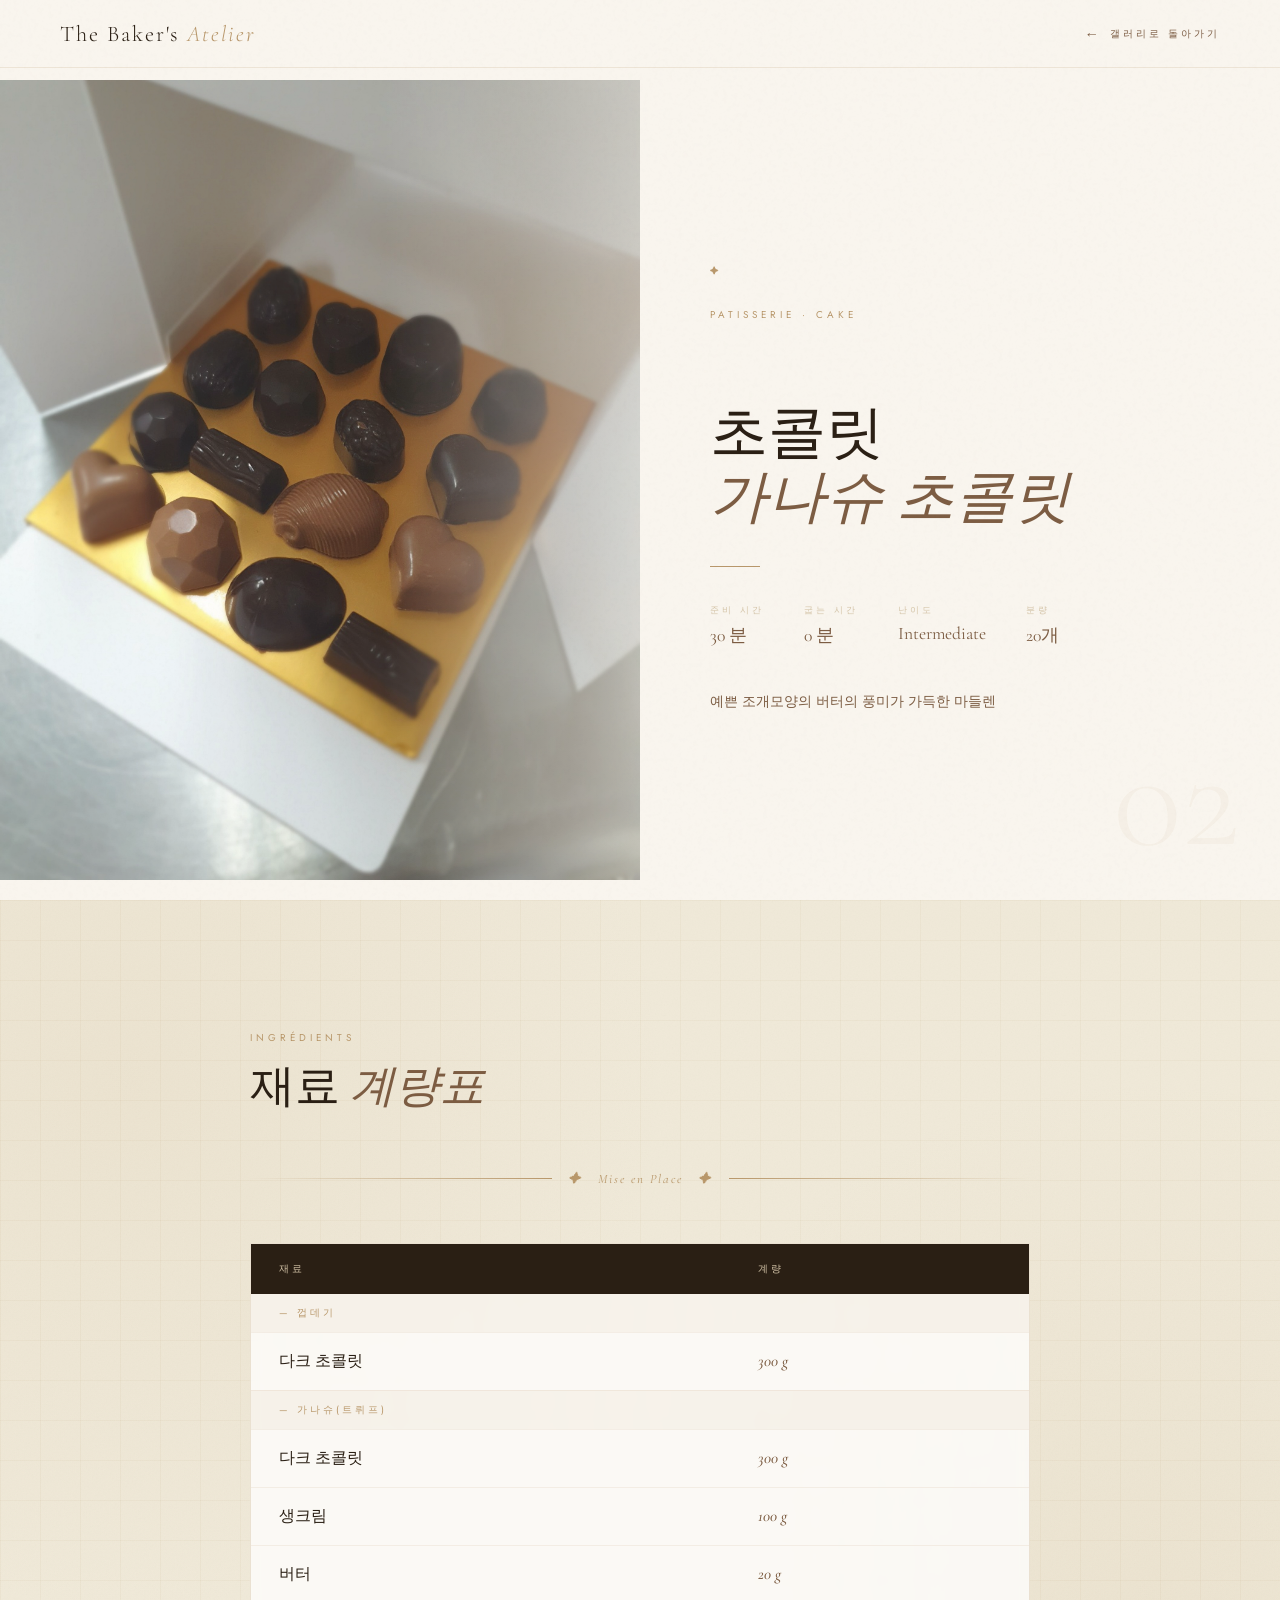
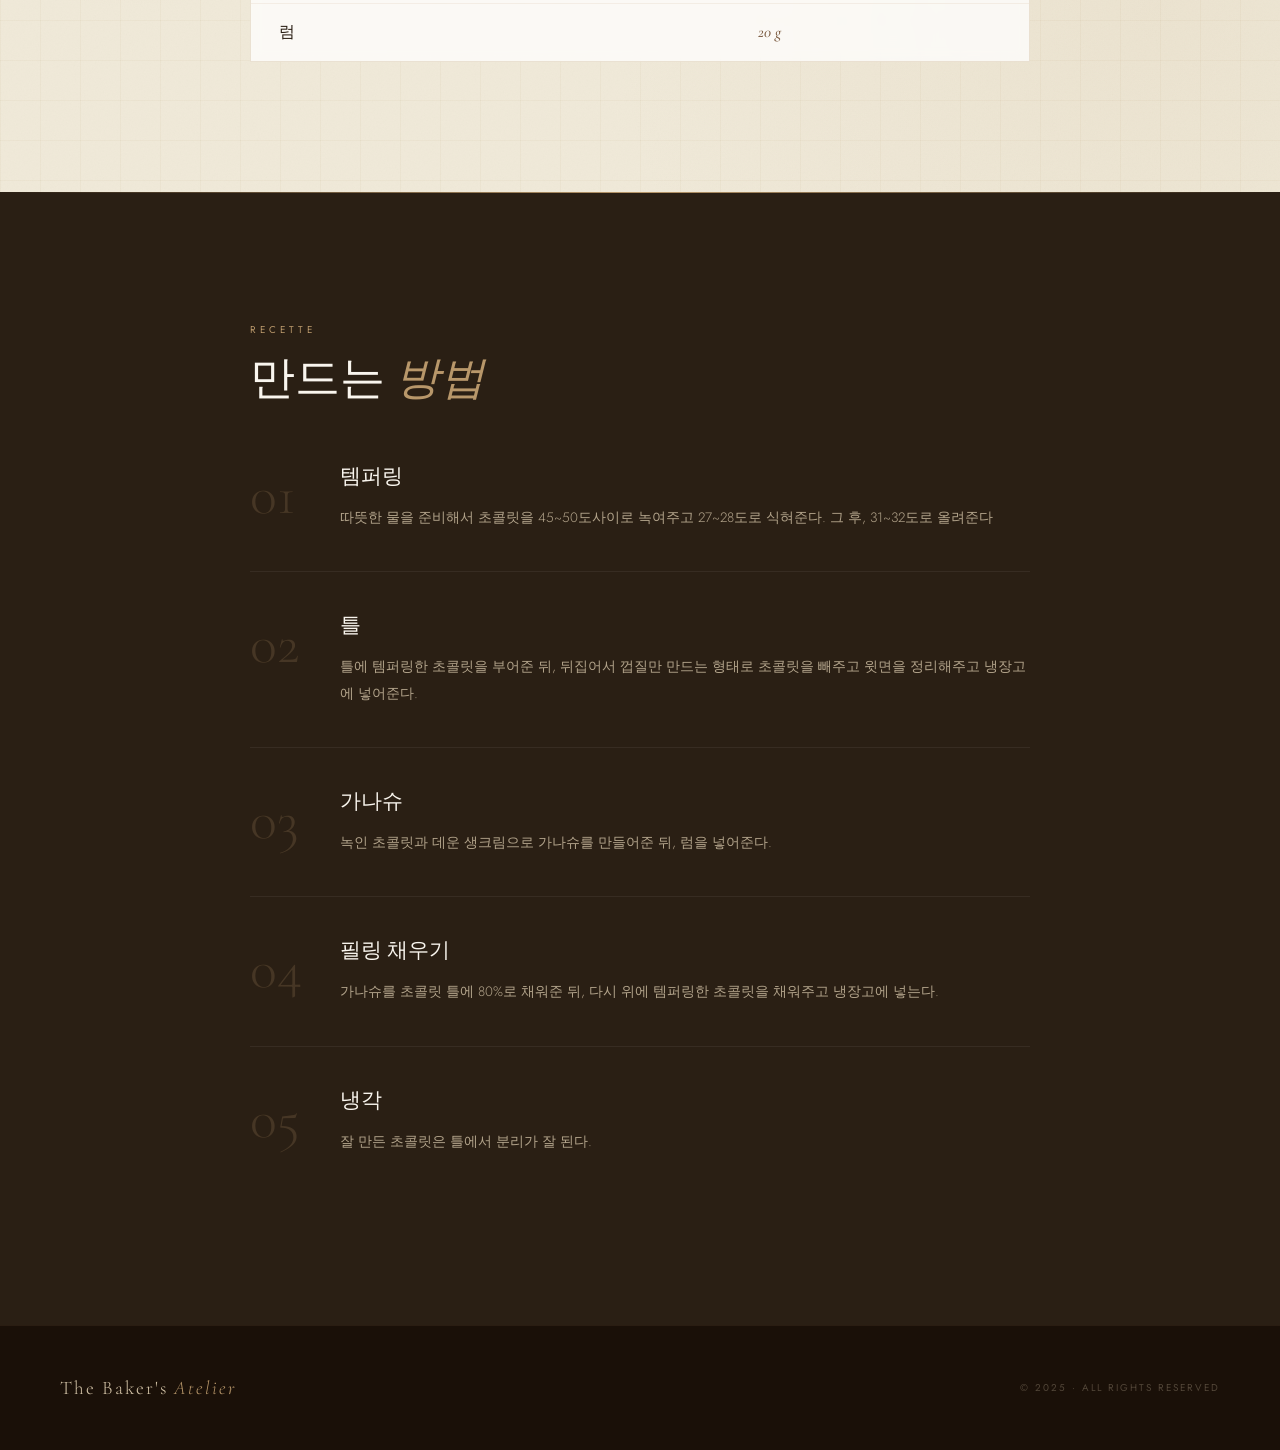
==== html/chocolate.html @ 9962d6e1 "last html" ====
<!doctype html>
<html lang="ko">
  <head>
    <meta charset="UTF-8" />
    <meta name="viewport" content="width=device-width, initial-scale=1.0" />
    <title>가나슈 초콜릿 레이어 케이크 | The Baker's Atelier</title>
    <link
      href="https://fonts.googleapis.com/css2?family=Cormorant+Garamond:ital,wght@0,300;0,400;0,600;1,300;1,400&family=Jost:wght@200;300;400;500&display=swap"
      rel="stylesheet"
    />
    <link rel="stylesheet" href="../css/recipe.css" />
  </head>
  <body>
    <header>
      <a href="../html/main.html" class="logo"
        >The Baker's <span>Atelier</span></a
      >
      <a href="../html/main.html" class="back-link">갤러리로 돌아가기</a>
    </header>

    <!-- HERO -->
    <section class="recipe-hero">
      <div class="hero-img">
        <!-- ✏️ 이미지 교체: src 부분을 본인 사진 경로로 변경하세요 -->
        <img src="../img/chocolate.jpg" alt="가나슈 초콜릿" />
      </div>
      <div class="hero-info">
        <span class="recipe-category">Patisserie · Cake</span>
        <h1 class="recipe-title">
          <br />초콜릿<br /><em>
          <em>가나슈 초콜릿</em></h1>
          </em>
        </h1>
        <div class="hero-divider"></div>
        <div class="recipe-meta">
          <div class="meta-item">
            <span class="meta-label">준비 시간</span>
            <span class="meta-value">30 분</span>
          </div>
          <div class="meta-item">
            <span class="meta-label">굽는 시간</span>
            <span class="meta-value">0 분</span>
          </div>
          <div class="meta-item">
            <span class="meta-label">난이도</span>
            <span class="meta-value">Intermediate</span>
          </div>
          <div class="meta-item">
            <span class="meta-label">분량</span>
            <span class="meta-value">20개</span>
          </div>
        </div>
        <p class="recipe-intro">
          예쁜 조개모양의 버터의 풍미가 가득한 마들렌
        </p>
        <div class="hero-deco">02</div>
      </div>
    </section>

    <!-- INGREDIENTS -->
    <section class="ingredients-section">
      <div class="ingredients-inner">
        <span class="section-eyebrow reveal">Ingrédients</span>
        <h2 class="section-title reveal">재료 <em>계량표</em></h2>
        <div class="deco-sprig reveal">
          <span>✦ &nbsp; Mise en Place &nbsp; ✦</span>
        </div>
        <div class="ingredients-table-wrap reveal">
          <table>
            <thead>
              <tr>
                <th style="width: 40%">재료</th>
                <th style="width: 25%">계량</th>
              </tr>
            </thead>
            <tbody>
              <tr class="group-header">
                <td colspan="3">— 껍데기</td>
              </tr>
              <tr>
                <td class="ing-name">다크 초콜릿</td>
                <td class="ing-amount">300 g</td>
              </tr>
             <tr class="group-header">
                <td colspan="3">— 가나슈(트뤼프)</td>
              </tr>
              <tr>
                <td class="ing-name">다크 초콜릿</td>
                <td class="ing-amount">300 g</td>
              </tr>
               <tr>
                <td class="ing-name">생크림</td>
                <td class="ing-amount">100 g</td>
              </tr>
               <tr>
                <td class="ing-name">버터</td>
                <td class="ing-amount">20 g</td>
              </tr>
               <tr>
                <td class="ing-name">럼</td>
                <td class="ing-amount">20 g</td>
              </tr>
            </tbody>
          </table>
        </div>
      </div>
    </section>

    <!-- RECIPE STEPS -->
    <section class="recipe-section">
      <div class="recipe-inner">
        <span class="section-eyebrow reveal">Recette</span>
        <h2 class="section-title reveal">만드는 <em>방법</em></h2>
        <ol class="steps-list">
          <li class="step-item reveal">
            <span class="step-num">01</span>
            <div class="step-content">
              <h3 class="step-title">템퍼링</h3>
              <p class="step-desc">
                따뜻한 물을 준비해서 초콜릿을 45~50도사이로 녹여주고 27~28도로 식혀준다. 그 후, 31~32도로 올려준다
              </p>
            </div>
          </li>

          <li class="step-item reveal">
            <span class="step-num">02</span>
            <div class="step-content">
              <h3 class="step-title">틀</h3>
              <p class="step-desc">
                틀에 템퍼링한 초콜릿을 부어준 뒤, 뒤집어서 껍질만 만드는 형태로 초콜릿을 빼주고 윗면을 정리해주고 냉장고에 넣어준다.
              </p>
            </div>
          </li>

          <li class="step-item reveal">
            <span class="step-num">03</span>
            <div class="step-content">
              <h3 class="step-title">가나슈</h3>
              <p class="step-desc">
                녹인 초콜릿과 데운 생크림으로 가나슈를 만들어준 뒤, 럼을 넣어준다.
              </p>
            </div>
          </li>

          <li class="step-item reveal">
            <span class="step-num">04</span>
            <div class="step-content">
              <h3 class="step-title">필링 채우기</h3>
              <p class="step-desc">
                가나슈를 초콜릿 틀에 80%로 채워준 뒤, 다시 위에 템퍼링한 초콜릿을 채워주고 냉장고에 넣는다.
              </p>
            </div>
          </li>
          <li class="step-item reveal">
            <span class="step-num">05</span>
            <div class="step-content">
              <h3 class="step-title">냉각</h3>
              <p class="step-desc">
                잘 만든 초콜릿은 틀에서 분리가 잘 된다.
              </p>
            </div>
          </li>
          
        </ol>
      </div>
    </section>

    <footer>
      <div class="footer-logo">The Baker's <span>Atelier</span></div>
      <p class="footer-copy">&copy; 2025 · All Rights Reserved</p>
    </footer>

    <script>
      const obs = new IntersectionObserver(
        (entries) => {
          entries.forEach((e) => {
            if (e.isIntersecting) {
              e.target.classList.add("visible");
              obs.unobserve(e.target);
            }
          });
        },
        { threshold: 0.1 },
      );
      document.querySelectorAll(".reveal").forEach((el) => obs.observe(el));
    </script>
  </body>
</html>
---- css/recipe.css ----
*,
*::before,
*::after {
  margin: 0;
  padding: 0;
  box-sizing: border-box;
}

:root {
  --cream: #f9f5ee;
  --parchment: #f0e9d8;
  --ink: #2a1f14;
  --sepia: #7c5c42;
  --gold: #b8976a;
  --dust: #d4c4a8;
  --white: #ffffff;
  --serif: "Cormorant Garamond", serif;
  --sans: "Jost", sans-serif;
}

html {
  scroll-behavior: smooth;
}

body {
  background: var(--cream);
  color: var(--ink);
  font-family: var(--sans);
  overflow-x: hidden;
}

body::after {
  content: "";
  position: fixed;
  inset: 0;
  pointer-events: none;
  z-index: 9999;
  background-image: url("data:image/svg+xml,%3Csvg viewBox='0 0 200 200' xmlns='http://www.w3.org/2000/svg'%3E%3Cfilter id='n'%3E%3CfeTurbulence type='fractalNoise' baseFrequency='0.9' numOctaves='4' stitchTiles='stitch'/%3E%3C/filter%3E%3Crect width='100%25' height='100%25' filter='url(%23n)' opacity='0.035'/%3E%3C/svg%3E");
  opacity: 0.5;
}

/* HEADER */
header {
  position: fixed;
  top: 0;
  left: 0;
  right: 0;
  z-index: 200;
  padding: 20px 60px;
  display: flex;
  align-items: center;
  justify-content: space-between;
  background: rgba(249, 245, 238, 0.93);
  backdrop-filter: blur(10px);
  border-bottom: 1px solid rgba(184, 151, 106, 0.18);
}
.logo {
  font-family: var(--serif);
  font-size: 1.4rem;
  font-weight: 300;
  letter-spacing: 2px;
  text-decoration: none;
  color: var(--ink);
}
.logo span {
  color: var(--gold);
  font-style: italic;
}
.back-link {
  font-size: 0.65rem;
  letter-spacing: 3px;
  text-transform: uppercase;
  color: var(--sepia);
  text-decoration: none;
  display: flex;
  align-items: center;
  gap: 8px;
  transition: color 0.3s;
}
.back-link:hover {
  color: var(--ink);
}
.back-link::before {
  content: "←";
  font-size: 0.9rem;
}

/* HERO */
.recipe-hero {
  min-height: 100vh;
  padding-top: 80px;
  display: grid;
  grid-template-columns: 1fr 1fr;
  position: relative;
  overflow: hidden;
}

.hero-img {
  min-height: 600px;
  max-height: 800px;
  position: relative;
  overflow: hidden;
  background: var(--parchment);
}
.hero-img img {
  width: 100%;
  height: 100%; /* 추가 */
  object-fit: cover; /* 이미 있을 수 있음 */
  object-position: center; /* 추가 - 사진 중앙 기준으로 크롭 */
  opacity: 0.9;
  transition:
    transform 8s ease,
    opacity 0.6s;
}
.hero-img:hover img {
  transform: scale(1.04);
  opacity: 1;
}
.hero-img::after {
  content: "";
  position: absolute;
  inset: 0;
  background: linear-gradient(
    to right,
    transparent 60%,
    rgba(249, 245, 238, 0.5)
  );
  pointer-events: none;
}

.hero-info {
  display: flex;
  flex-direction: column;
  justify-content: center;
  padding: 80px 70px;
  position: relative;
  background: var(--cream);
}
.hero-info::before {
  content: "✦";
  font-size: 0.55rem;
  color: var(--gold);
  letter-spacing: 8px;
  margin-bottom: 30px;
  display: block;
}

.recipe-category {
  font-size: 0.62rem;
  letter-spacing: 4px;
  text-transform: uppercase;
  color: var(--gold);
  margin-bottom: 18px;
  display: block;
}
.recipe-title {
  font-family: var(--serif);
  font-size: clamp(2.6rem, 4.5vw, 4.5rem);
  font-weight: 300;
  line-height: 1.1;
  color: var(--ink);
  margin-bottom: 36px;
}
.recipe-title em {
  font-style: italic;
  color: var(--sepia);
}
.hero-divider {
  width: 50px;
  height: 1px;
  background: var(--gold);
  margin-bottom: 36px;
}

.recipe-meta {
  display: flex;
  gap: 40px;
  margin-bottom: 40px;
  flex-wrap: wrap;
}
.meta-item {
  display: flex;
  flex-direction: column;
  gap: 6px;
}
.meta-label {
  font-size: 0.58rem;
  letter-spacing: 3px;
  text-transform: uppercase;
  color: var(--dust);
}
.meta-value {
  font-family: var(--serif);
  font-size: 1.1rem;
  color: var(--sepia);
}

.recipe-intro {
  font-size: 0.88rem;
  font-weight: 300;
  color: var(--sepia);
  line-height: 2;
  max-width: 420px;
}
.hero-deco {
  position: absolute;
  bottom: 30px;
  right: 40px;
  font-family: var(--serif);
  font-size: 9rem;
  font-weight: 300;
  color: rgba(184, 151, 106, 0.06);
  line-height: 1;
  pointer-events: none;
  user-select: none;
}

/* INGREDIENTS */
.ingredients-section {
  position: relative;
  padding: 130px 0;
  overflow: hidden;
}
.ingredients-section::before {
  content: "";
  position: absolute;
  inset: 0;
  background-color: var(--parchment);
  background-image:
    linear-gradient(rgba(184, 151, 106, 0.07) 1px, transparent 1px),
    linear-gradient(90deg, rgba(184, 151, 106, 0.07) 1px, transparent 1px),
    radial-gradient(
      circle at 10% 20%,
      rgba(184, 151, 106, 0.08) 0%,
      transparent 40%
    ),
    radial-gradient(
      circle at 90% 80%,
      rgba(184, 151, 106, 0.08) 0%,
      transparent 40%
    );
  background-size:
    40px 40px,
    40px 40px,
    100% 100%,
    100% 100%;
  z-index: 0;
}
.ingredients-section::after {
  content: "";
  position: absolute;
  inset: 0;
  background-image: url("data:image/svg+xml,%3Csvg xmlns='http://www.w3.org/2000/svg' width='400' height='400'%3E%3Cfilter id='f'%3E%3CfeTurbulence type='fractalNoise' baseFrequency='0.65' numOctaves='3' stitchTiles='stitch'/%3E%3CfeColorMatrix type='saturate' values='0'/%3E%3C/filter%3E%3Crect width='400' height='400' filter='url(%23f)' opacity='0.04'/%3E%3C/svg%3E");
  z-index: 0;
  pointer-events: none;
}

.ingredients-inner {
  position: relative;
  z-index: 1;
  max-width: 900px;
  margin: 0 auto;
  padding: 0 60px;
}

.section-eyebrow {
  font-size: 0.62rem;
  letter-spacing: 4px;
  text-transform: uppercase;
  color: var(--gold);
  display: block;
  margin-bottom: 16px;
}
.section-title {
  font-family: var(--serif);
  font-size: clamp(2rem, 3.5vw, 3rem);
  font-weight: 300;
  color: var(--ink);
  margin-bottom: 56px;
  line-height: 1.2;
}
.section-title em {
  font-style: italic;
  color: var(--sepia);
}

.deco-sprig {
  display: flex;
  align-items: center;
  gap: 16px;
  margin-bottom: 56px;
}
.deco-sprig::before,
.deco-sprig::after {
  content: "";
  flex: 1;
  height: 1px;
}
.deco-sprig::before {
  background: linear-gradient(90deg, transparent, var(--gold));
}
.deco-sprig::after {
  background: linear-gradient(90deg, var(--gold), transparent);
}
.deco-sprig span {
  font-family: var(--serif);
  font-style: italic;
  font-size: 0.8rem;
  color: var(--gold);
  letter-spacing: 2px;
  white-space: nowrap;
}

.ingredients-table-wrap {
  background: rgba(255, 255, 255, 0.75);
  backdrop-filter: blur(6px);
  border: 1px solid rgba(184, 151, 106, 0.25);
  overflow: hidden;
}
table {
  width: 100%;
  border-collapse: collapse;
}
thead tr {
  background: var(--ink);
}
thead th {
  padding: 18px 28px;
  font-family: var(--sans);
  font-size: 0.6rem;
  letter-spacing: 3px;
  text-transform: uppercase;
  color: var(--dust);
  font-weight: 400;
  text-align: left;
}
tbody tr {
  border-bottom: 1px solid rgba(184, 151, 106, 0.12);
  transition: background 0.25s;
}
tbody tr:last-child {
  border-bottom: none;
}
tbody tr:hover {
  background: rgba(184, 151, 106, 0.06);
}
tbody td {
  padding: 18px 28px;
  font-size: 0.85rem;
  font-weight: 500;
  color: var(--ink);
}
td.ing-name {
  font-family: var(--serif);
  font-size: 1rem;
  font-weight: 400;
}
td.ing-amount {
  font-family: var(--serif);
  font-style: italic;
  font-size: 1rem;
  color: var(--sepia);
}
tr.group-header td {
  background: rgba(184, 151, 106, 0.08);
  font-size: 0.6rem;
  letter-spacing: 3px;
  text-transform: uppercase;
  color: var(--gold);
  padding: 12px 28px;
  font-weight: 400;
}

/* RECIPE STEPS */
.recipe-section {
  padding: 130px 0;
  background: var(--ink);
  position: relative;
  overflow: hidden;
}
.recipe-section::before {
  content: "";
  position: absolute;
  top: 0;
  left: 0;
  right: 0;
  height: 1px;
  background: linear-gradient(90deg, transparent, var(--gold), transparent);
}
.recipe-inner {
  max-width: 900px;
  margin: 0 auto;
  padding: 0 60px;
}
.recipe-inner .section-title {
  color: var(--cream);
}
.recipe-inner .section-title em {
  color: var(--gold);
}

.steps-list {
  list-style: none;
  display: flex;
  flex-direction: column;
}
.step-item {
  display: grid;
  grid-template-columns: 80px 1fr;
  border-bottom: 1px solid rgba(255, 255, 255, 0.06);
  padding: 40px 0;
}
.step-item:first-child {
  padding-top: 0;
}
.step-item:last-child {
  border-bottom: none;
}

.step-num {
  font-family: var(--serif);
  font-size: 3.5rem;
  font-weight: 300;
  color: rgba(184, 151, 106, 0.2);
  line-height: 1;
  padding-top: 4px;
  transition: color 0.3s;
  user-select: none;
}
.step-item:hover .step-num {
  color: rgba(184, 151, 106, 0.5);
}

.step-content {
  padding-left: 10px;
}
.step-title {
  font-family: var(--serif);
  font-size: 1.3rem;
  font-weight: 400;
  color: var(--cream);
  margin-bottom: 14px;
  line-height: 1.3;
}
.step-desc {
  font-size: 0.85rem;
  font-weight: 300;
  color: var(--dust);
  line-height: 2;
  opacity: 0.8;
}
.step-tip {
  margin-top: 16px;
  padding: 14px 18px;
  border-left: 2px solid var(--gold);
  background: rgba(184, 151, 106, 0.05);
}
.step-tip p {
  font-family: var(--serif);
  font-style: italic;
  font-size: 0.88rem;
  color: var(--gold);
  line-height: 1.7;
  opacity: 0.85;
}

/* FOOTER */
footer {
  background: #1a1008;
  padding: 50px 60px;
  display: flex;
  justify-content: space-between;
  align-items: center;
  border-top: 1px solid rgba(184, 151, 106, 0.1);
}
.footer-logo {
  font-family: var(--serif);
  font-size: 1.2rem;
  font-weight: 300;
  color: var(--dust);
  letter-spacing: 2px;
}
.footer-logo span {
  color: var(--gold);
  font-style: italic;
}
.footer-copy {
  font-size: 0.62rem;
  letter-spacing: 2px;
  text-transform: uppercase;
  color: rgba(212, 196, 168, 0.3);
}

/* REVEAL */
.reveal {
  opacity: 0;
  transform: translateY(26px);
  transition:
    opacity 0.8s ease,
    transform 0.8s ease;
}
.reveal.visible {
  opacity: 1;
  transform: none;
}

/* RESPONSIVE */
@media (max-width: 860px) {
  header {
    padding: 18px 24px;
  }
  .recipe-hero {
    grid-template-columns: 1fr;
  }
  .hero-img {
    height: 60vw;
  }
  .hero-info {
    padding: 50px 28px;
  }
  .ingredients-inner,
  .recipe-inner {
    padding: 0 24px;
  }
  .ingredients-section,
  .recipe-section {
    padding: 80px 0;
  }
  .step-item {
    grid-template-columns: 56px 1fr;
  }
  .step-num {
    font-size: 2.5rem;
  }
  footer {
    flex-direction: column;
    gap: 14px;
    padding: 36px 24px;
    text-align: center;
  }
}
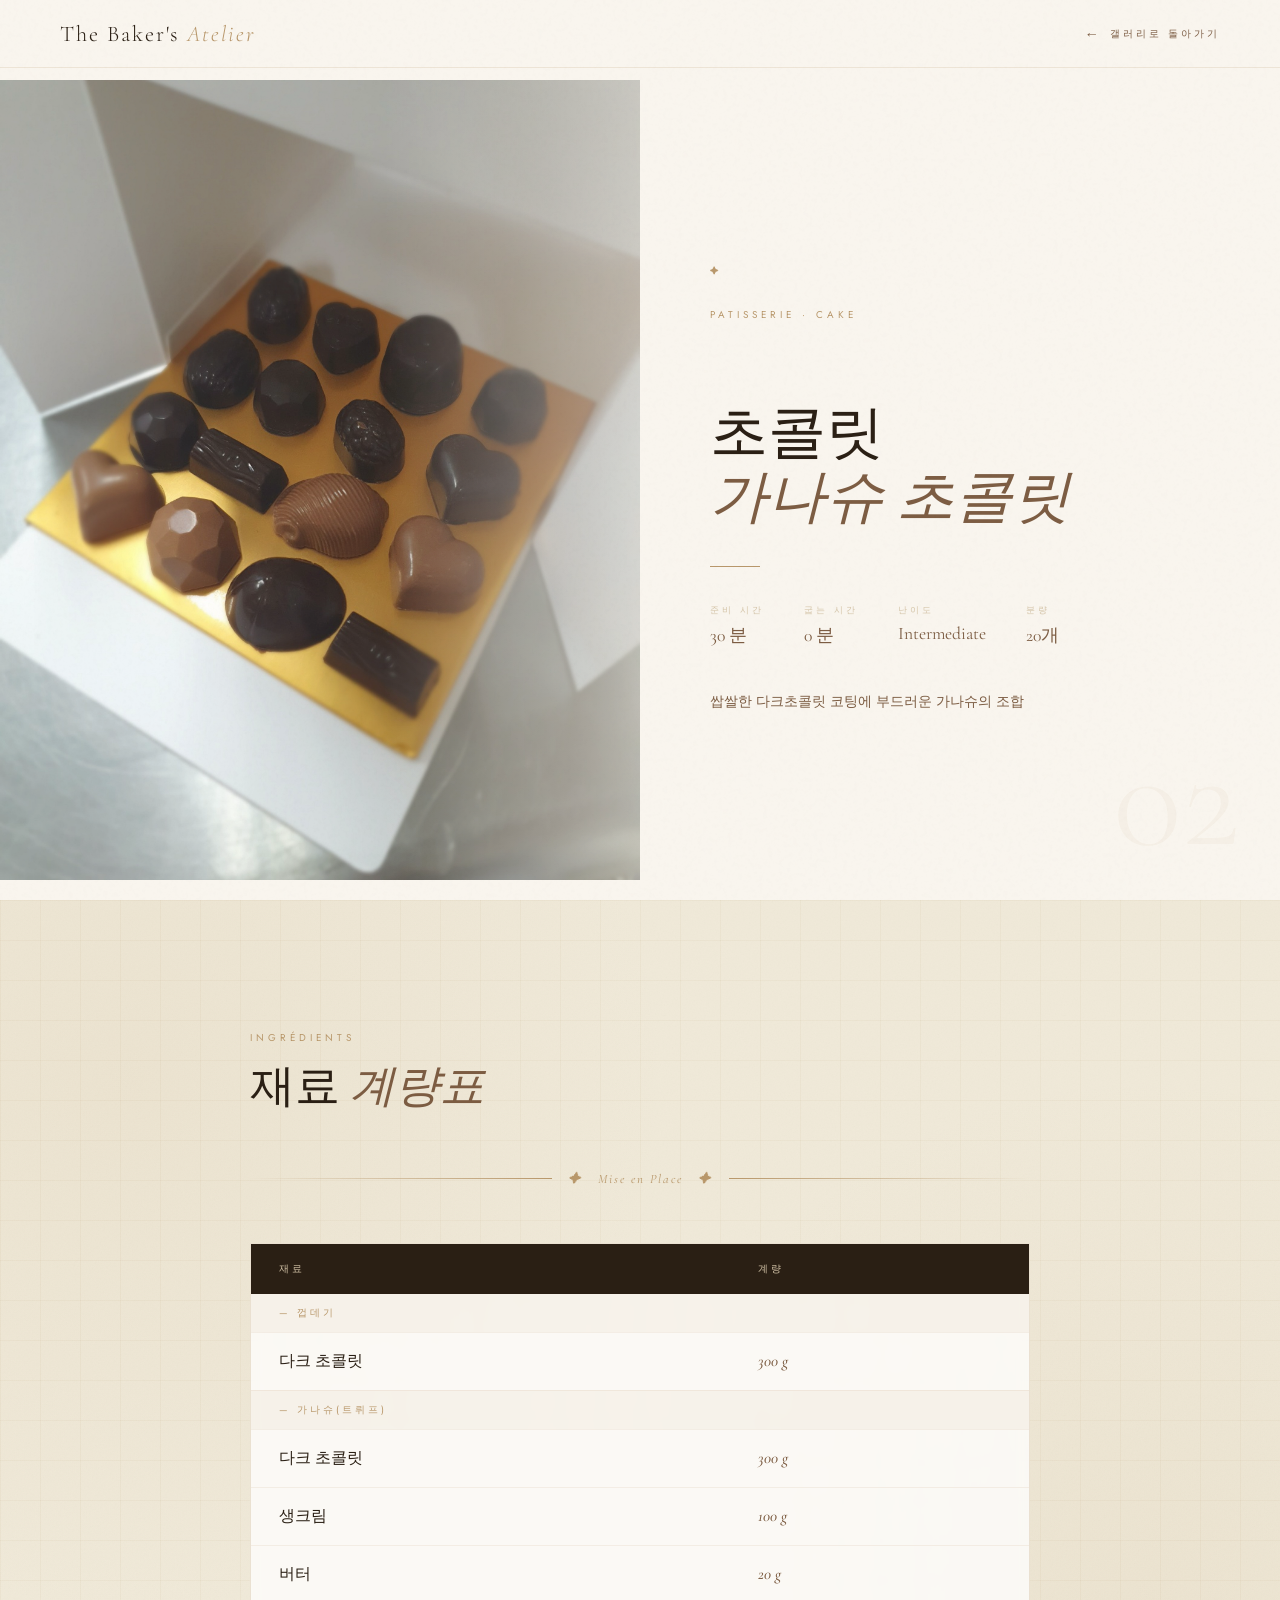
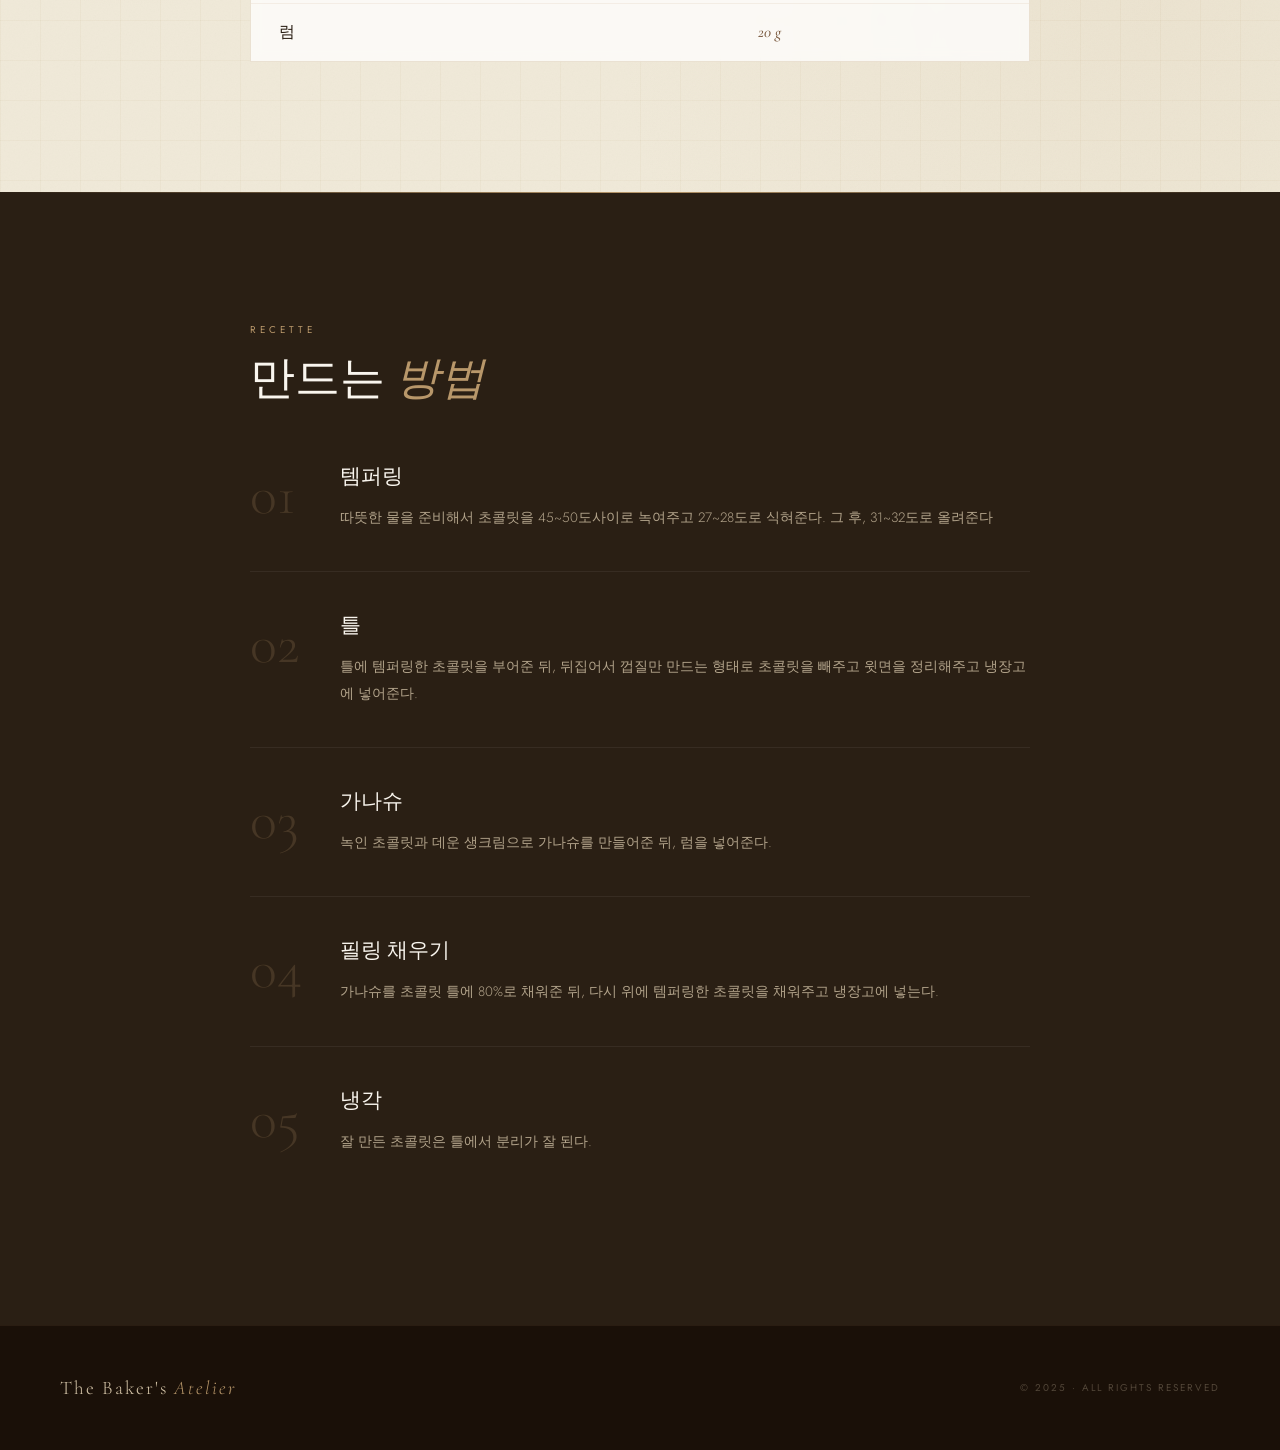
==== commit 017df8b9: "change recipe" ====
--- a/html/chocolate.html
+++ b/html/chocolate.html
@@ -51,7 +51,7 @@
           </div>
         </div>
         <p class="recipe-intro">
-          예쁜 조개모양의 버터의 풍미가 가득한 마들렌
+          쌉쌀한 다크초콜릿 코팅에 부드러운 가나슈의 조합
         </p>
         <div class="hero-deco">02</div>
       </div>
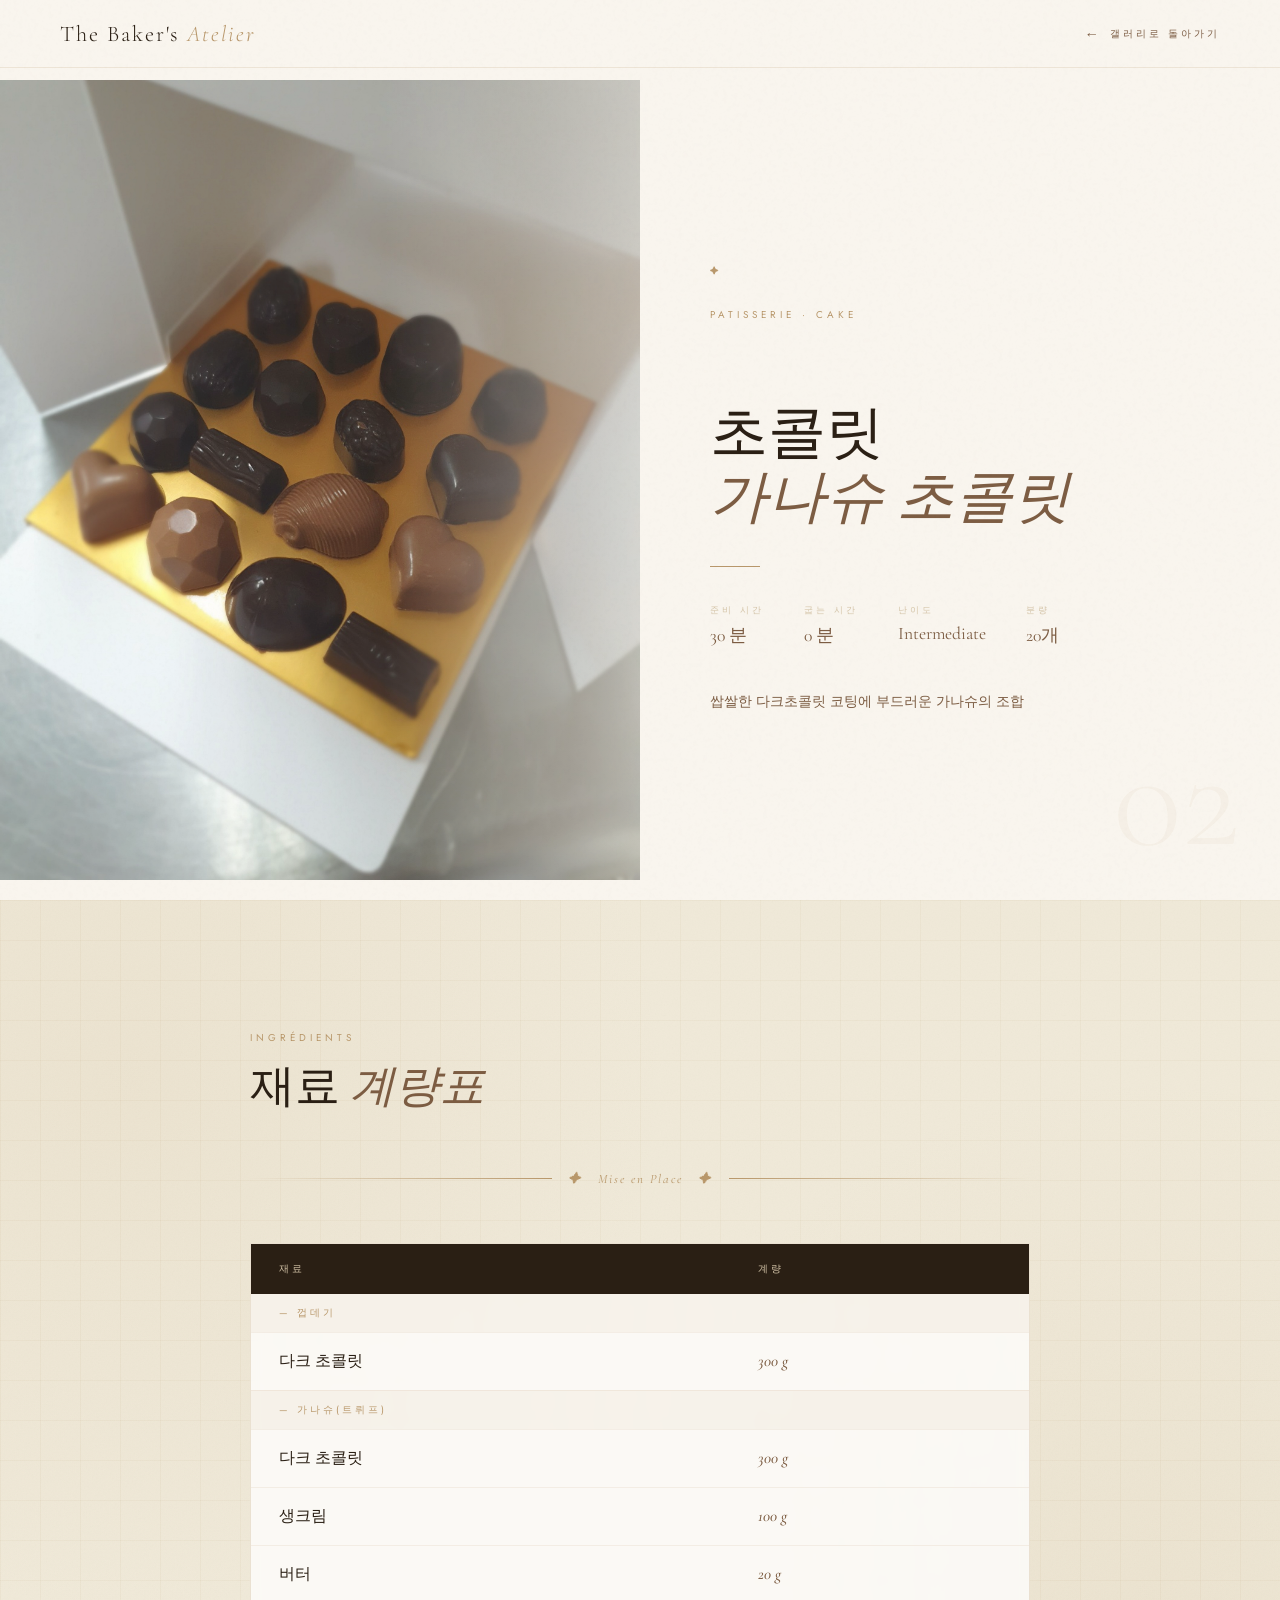
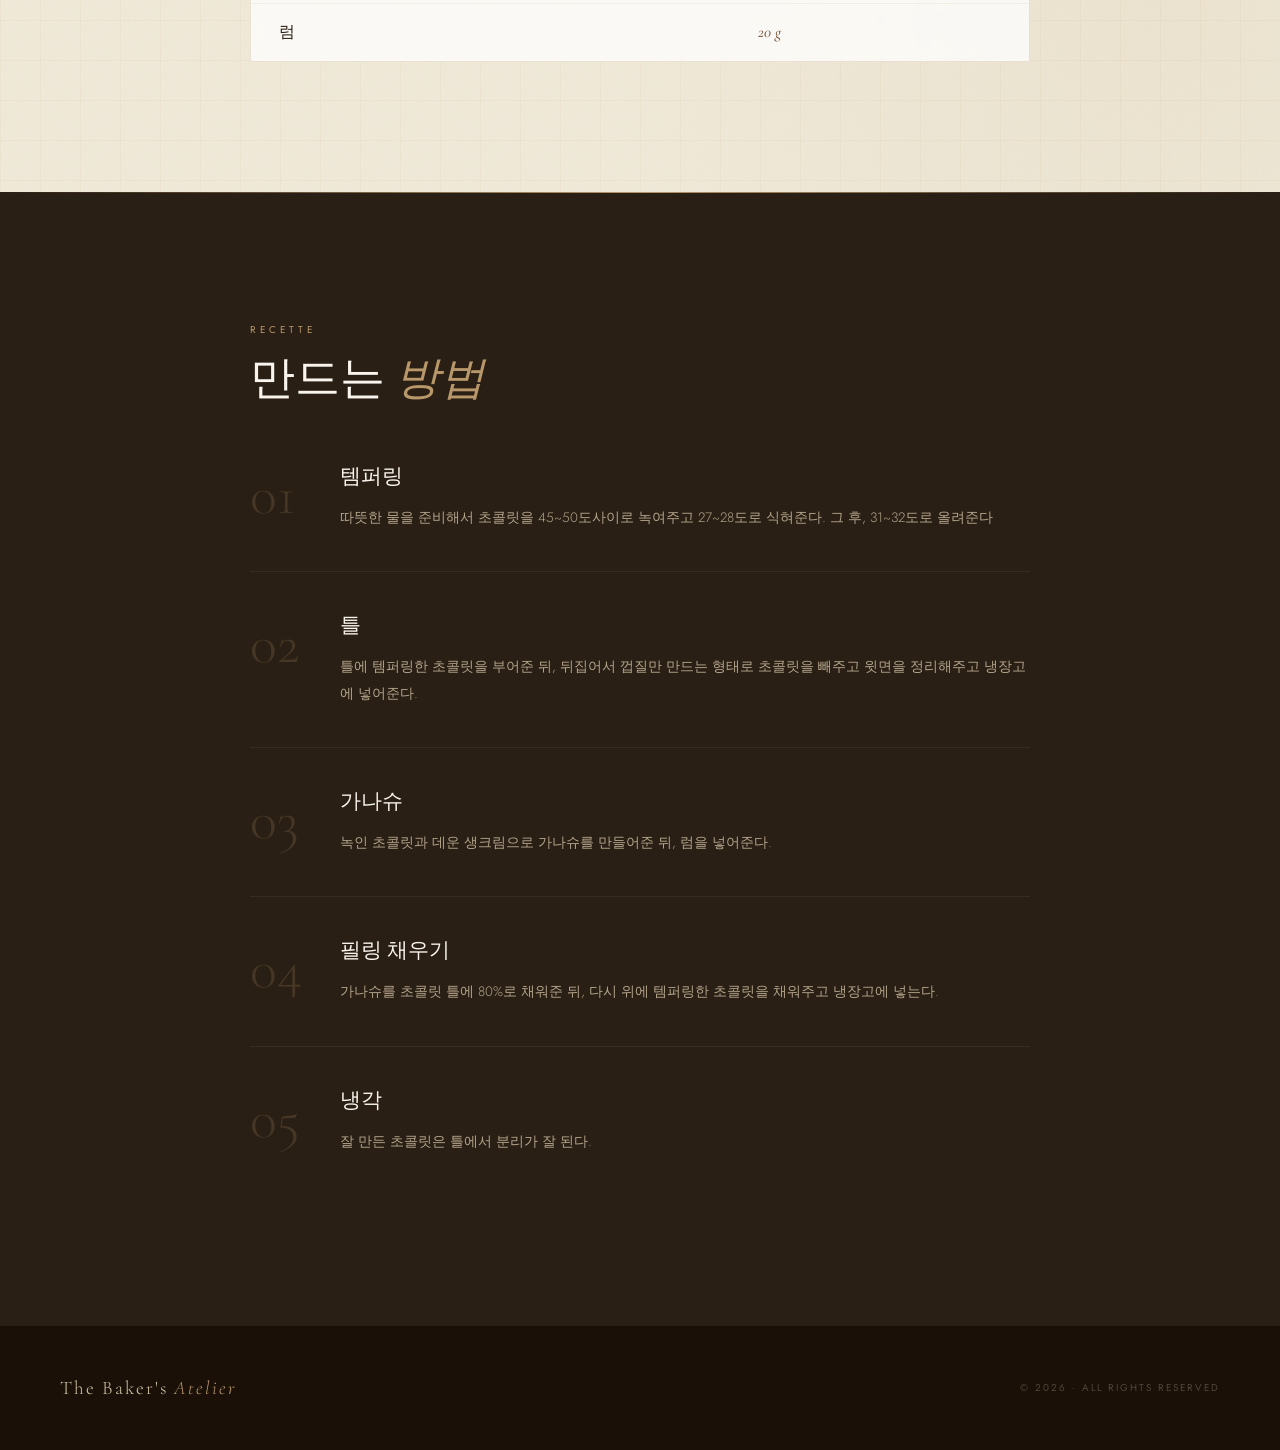
==== commit 9694dee9: "change year" ====
--- a/html/chocolate.html
+++ b/html/chocolate.html
@@ -167,7 +167,7 @@
 
     <footer>
       <div class="footer-logo">The Baker's <span>Atelier</span></div>
-      <p class="footer-copy">&copy; 2025 · All Rights Reserved</p>
+      <p class="footer-copy">&copy; 2026 · All Rights Reserved</p>
     </footer>
 
     <script>
